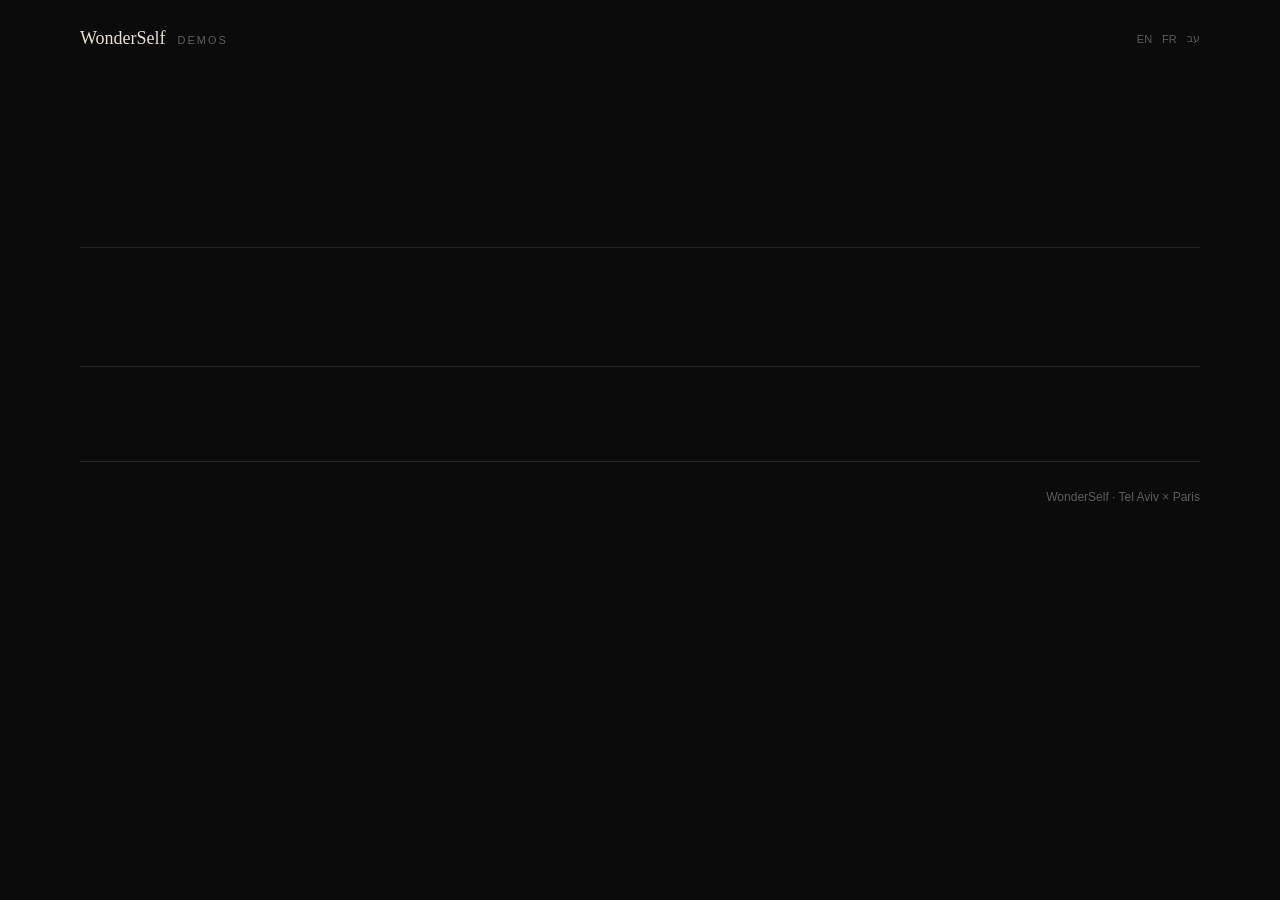
==== fr.html @ 4cfd2d77 "feat: French entry" ====
<!DOCTYPE html>
<html lang="fr">
<head>
  <meta charset="utf-8">
  <meta http-equiv="refresh" content="0; url=index.html">
  <script>location.replace("index.html".replace("index.html","fr.html") && "index.html");</script>
  <title>Demos FR</title>
</head>
<body>
<script src="app.js"></script>
<script>
  /* Same page as index; language comes from filename fr.html */
</script>
</body>
</html>
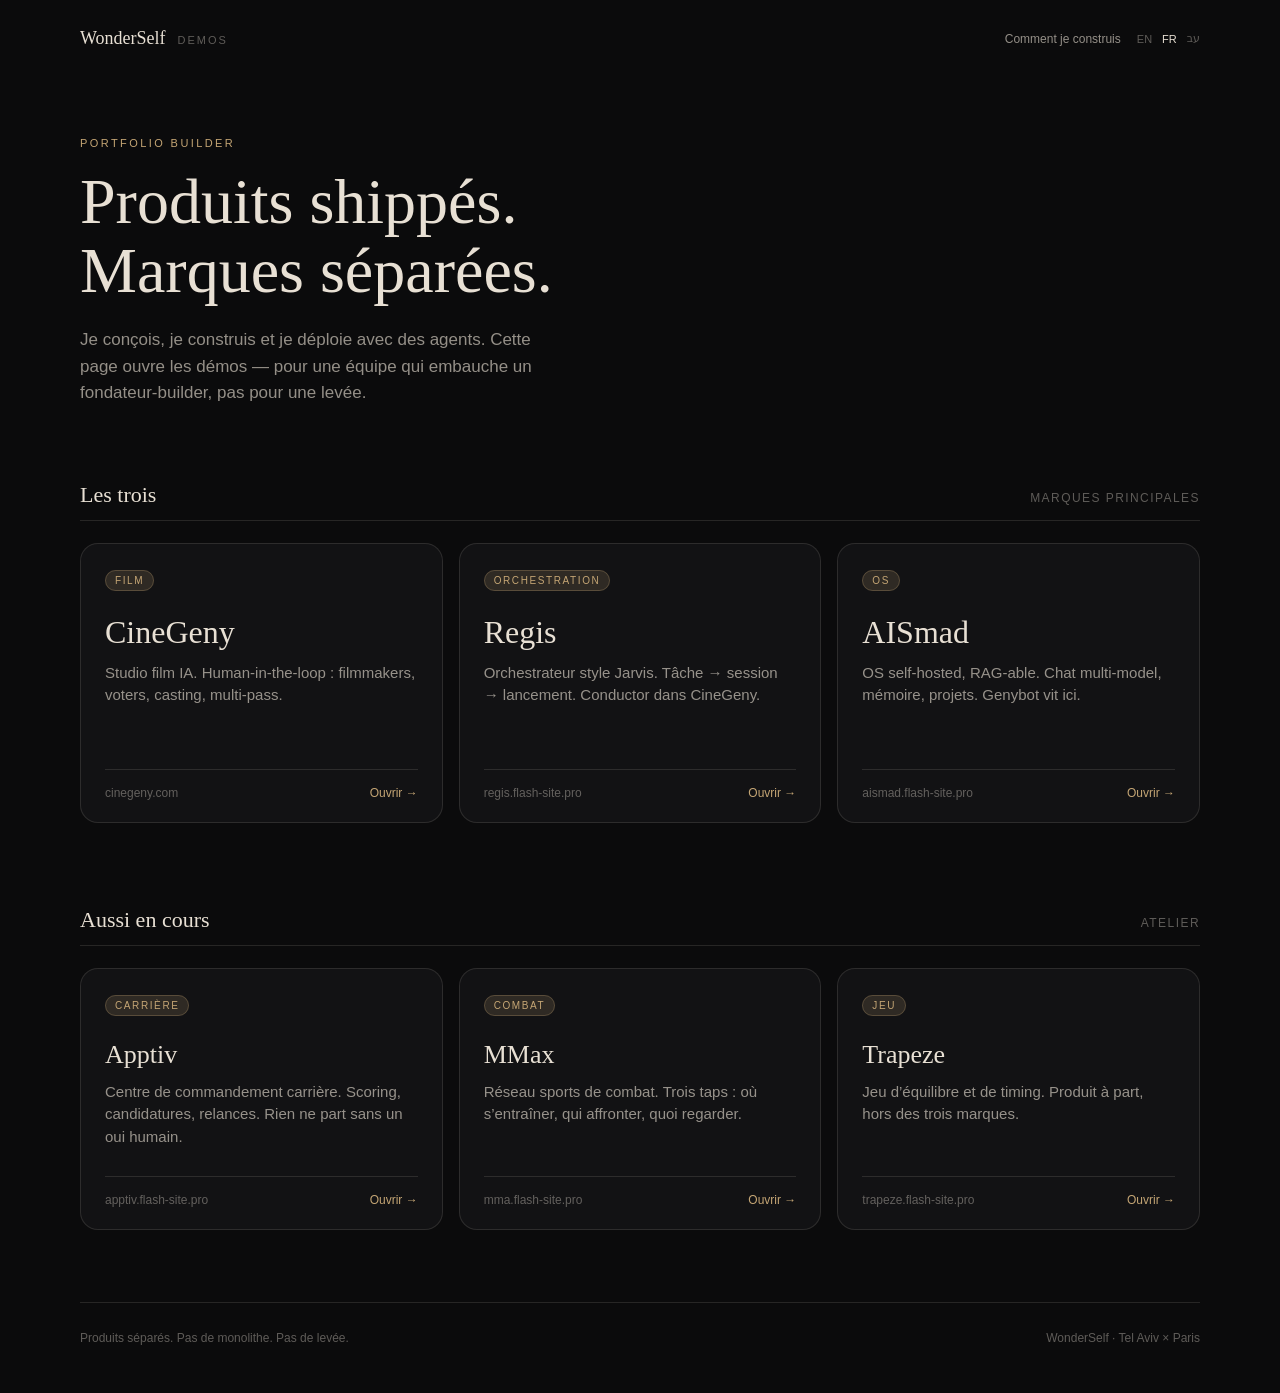
==== commit 74ae50ff: "fix: French page is a real landing, not a redirect" ====
--- a/fr.html
+++ b/fr.html
@@ -2,14 +2,79 @@
 <html lang="fr">
 <head>
   <meta charset="utf-8">
-  <meta http-equiv="refresh" content="0; url=index.html">
-  <script>location.replace("index.html".replace("index.html","fr.html") && "index.html");</script>
-  <title>Demos FR</title>
+  <meta name="viewport" content="width=device-width, initial-scale=1">
+  <title>Demos — WonderSelf</title>
+  <meta name="theme-color" content="#0b0b0c">
+  <style>
+    :root{--bg:#0b0b0c;--bg2:#121214;--line:rgba(232,224,212,.12);--ink:#e8e0d4;--muted:rgba(232,224,212,.62);--faint:rgba(232,224,212,.38);--gold:#c4a574;--goldim:rgba(196,165,116,.16);--serif:"Iowan Old Style","Palatino Linotype",Palatino,"Times New Roman",serif;--sans:"Helvetica Neue",Helvetica,"Segoe UI",system-ui,sans-serif}
+    *{box-sizing:border-box;margin:0;padding:0}
+    html,body{background:var(--bg);color:var(--ink)}
+    body{font-family:var(--sans);min-height:100vh;-webkit-font-smoothing:antialiased}
+    a{color:inherit;text-decoration:none}
+    button{font:inherit;color:inherit;background:none;border:0;cursor:pointer}
+    .wrap{width:min(1120px,calc(100% - 40px));margin:0 auto}
+    header{display:flex;align-items:center;justify-content:space-between;padding:28px 0 0;gap:16px}
+    .mark{font-family:var(--serif);font-size:18px}
+    .mark span{color:var(--faint);font-family:var(--sans);font-size:11px;letter-spacing:.18em;text-transform:uppercase;margin-inline-start:12px}
+    .nav-right{display:flex;align-items:center;gap:16px;flex-wrap:wrap}
+    .nav-link{font-size:12px;color:var(--muted)}
+    .nav-link:hover{color:var(--gold)}
+    .lang{display:flex;gap:10px;font-size:11px;letter-spacing:.16em;text-transform:uppercase}
+    .lang button{color:var(--faint)}
+    .lang button[aria-pressed=true]{color:var(--ink)}
+    .hero{padding:88px 0 64px;max-width:740px}
+    .kicker{font-size:11px;letter-spacing:.22em;text-transform:uppercase;color:var(--gold);margin-bottom:18px}
+    html[dir=rtl] .kicker{letter-spacing:.06em}
+    h1{font-family:var(--serif);font-weight:400;font-size:clamp(34px,6vw,64px);line-height:1.08}
+    .lead{margin-top:22px;max-width:52ch;color:var(--muted);font-size:17px;line-height:1.55}
+    section{padding:12px 0 72px}
+    .sec-title{display:flex;align-items:baseline;justify-content:space-between;gap:16px;margin-bottom:22px;padding-bottom:12px;border-bottom:1px solid var(--line)}
+    .sec-title h2{font-family:var(--serif);font-size:22px;font-weight:400}
+    .sec-title p{color:var(--faint);font-size:12px;letter-spacing:.12em;text-transform:uppercase}
+    .grid-main,.grid-side{display:grid;grid-template-columns:repeat(3,1fr);gap:16px}
+    .card{display:flex;flex-direction:column;min-height:280px;padding:26px 24px 22px;background:var(--bg2);border:1px solid var(--line);border-radius:18px;transition:border-color .2s,transform .2s,background .2s}
+    a.card:hover{border-color:rgba(196,165,116,.45);transform:translateY(-2px);background:#161618}
+    .top{margin-bottom:28px}
+    .badge{font-size:10px;letter-spacing:.16em;text-transform:uppercase;color:var(--gold);background:var(--goldim);border:1px solid rgba(196,165,116,.28);border-radius:999px;padding:4px 9px}
+    .name{font-family:var(--serif);font-size:32px;line-height:1.05}
+    .blurb{margin-top:12px;color:var(--muted);font-size:15px;line-height:1.5;flex:1}
+    .foot{display:flex;align-items:center;justify-content:space-between;gap:12px;margin-top:28px;padding-top:16px;border-top:1px solid var(--line);font-size:12px;color:var(--faint)}
+    .go{color:var(--gold);white-space:nowrap}
+    .card.compact{min-height:220px}
+    .card.compact .name{font-size:26px}
+    footer{display:flex;justify-content:space-between;gap:16px;flex-wrap:wrap;padding:28px 0 48px;border-top:1px solid var(--line);color:var(--faint);font-size:12px}
+    @media(max-width:860px){.grid-main,.grid-side{grid-template-columns:1fr}.hero{padding:56px 0 40px}.card{min-height:auto}}
+  </style>
 </head>
 <body>
-<script src="app.js"></script>
-<script>
-  /* Same page as index; language comes from filename fr.html */
-</script>
+  <div class="wrap">
+    <header>
+      <a class="mark" href="index.html">WonderSelf<span>Demos</span></a>
+      <div class="nav-right">
+        <a class="nav-link" href="method.html?l=fr" data-i18n-href="method"></a>
+        <div class="lang" role="group">
+          <button type="button" data-lang="en">EN</button>
+          <button type="button" data-lang="fr">FR</button>
+          <button type="button" data-lang="he">עב</button>
+        </div>
+      </div>
+    </header>
+    <div class="hero">
+      <p class="kicker" data-i="kicker"></p>
+      <h1 data-i="title"></h1>
+      <p class="lead" data-i="lead"></p>
+    </div>
+    <section>
+      <div class="sec-title"><h2 data-i="coreTitle"></h2><p data-i="coreSub"></p></div>
+      <div class="grid-main" id="core"></div>
+    </section>
+    <section>
+      <div class="sec-title"><h2 data-i="sideTitle"></h2><p data-i="sideSub"></p></div>
+      <div class="grid-side" id="side"></div>
+    </section>
+    <footer><div data-i="footerL"></div><div>WonderSelf · Tel Aviv × Paris</div></footer>
+  </div>
+  <script src="app.js"></script>
+  <script>window.DEMOS_PAGE="home";window.DEMOS_BOOT()</script>
 </body>
 </html>
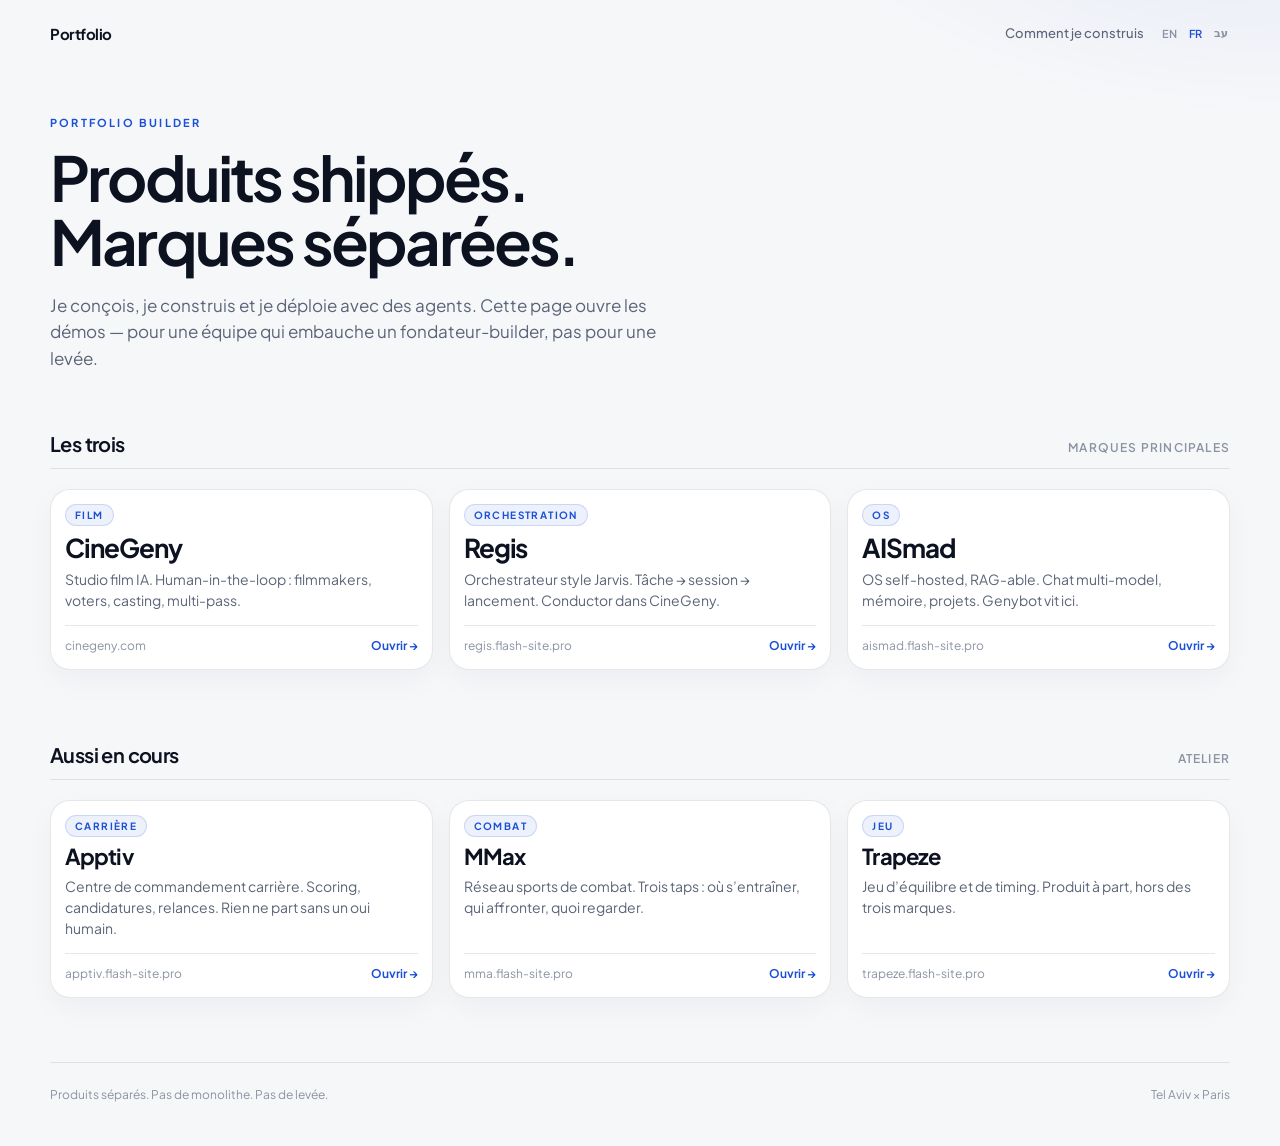
==== commit 7a6d6cb6: "visual: white / blue / brushed silver, Portfolio only, media slots" ====
--- a/fr.html
+++ b/fr.html
@@ -3,53 +3,17 @@
 <head>
   <meta charset="utf-8">
   <meta name="viewport" content="width=device-width, initial-scale=1">
-  <title>Demos — WonderSelf</title>
-  <meta name="theme-color" content="#0b0b0c">
-  <style>
-    :root{--bg:#0b0b0c;--bg2:#121214;--line:rgba(232,224,212,.12);--ink:#e8e0d4;--muted:rgba(232,224,212,.62);--faint:rgba(232,224,212,.38);--gold:#c4a574;--goldim:rgba(196,165,116,.16);--serif:"Iowan Old Style","Palatino Linotype",Palatino,"Times New Roman",serif;--sans:"Helvetica Neue",Helvetica,"Segoe UI",system-ui,sans-serif}
-    *{box-sizing:border-box;margin:0;padding:0}
-    html,body{background:var(--bg);color:var(--ink)}
-    body{font-family:var(--sans);min-height:100vh;-webkit-font-smoothing:antialiased}
-    a{color:inherit;text-decoration:none}
-    button{font:inherit;color:inherit;background:none;border:0;cursor:pointer}
-    .wrap{width:min(1120px,calc(100% - 40px));margin:0 auto}
-    header{display:flex;align-items:center;justify-content:space-between;padding:28px 0 0;gap:16px}
-    .mark{font-family:var(--serif);font-size:18px}
-    .mark span{color:var(--faint);font-family:var(--sans);font-size:11px;letter-spacing:.18em;text-transform:uppercase;margin-inline-start:12px}
-    .nav-right{display:flex;align-items:center;gap:16px;flex-wrap:wrap}
-    .nav-link{font-size:12px;color:var(--muted)}
-    .nav-link:hover{color:var(--gold)}
-    .lang{display:flex;gap:10px;font-size:11px;letter-spacing:.16em;text-transform:uppercase}
-    .lang button{color:var(--faint)}
-    .lang button[aria-pressed=true]{color:var(--ink)}
-    .hero{padding:88px 0 64px;max-width:740px}
-    .kicker{font-size:11px;letter-spacing:.22em;text-transform:uppercase;color:var(--gold);margin-bottom:18px}
-    html[dir=rtl] .kicker{letter-spacing:.06em}
-    h1{font-family:var(--serif);font-weight:400;font-size:clamp(34px,6vw,64px);line-height:1.08}
-    .lead{margin-top:22px;max-width:52ch;color:var(--muted);font-size:17px;line-height:1.55}
-    section{padding:12px 0 72px}
-    .sec-title{display:flex;align-items:baseline;justify-content:space-between;gap:16px;margin-bottom:22px;padding-bottom:12px;border-bottom:1px solid var(--line)}
-    .sec-title h2{font-family:var(--serif);font-size:22px;font-weight:400}
-    .sec-title p{color:var(--faint);font-size:12px;letter-spacing:.12em;text-transform:uppercase}
-    .grid-main,.grid-side{display:grid;grid-template-columns:repeat(3,1fr);gap:16px}
-    .card{display:flex;flex-direction:column;min-height:280px;padding:26px 24px 22px;background:var(--bg2);border:1px solid var(--line);border-radius:18px;transition:border-color .2s,transform .2s,background .2s}
-    a.card:hover{border-color:rgba(196,165,116,.45);transform:translateY(-2px);background:#161618}
-    .top{margin-bottom:28px}
-    .badge{font-size:10px;letter-spacing:.16em;text-transform:uppercase;color:var(--gold);background:var(--goldim);border:1px solid rgba(196,165,116,.28);border-radius:999px;padding:4px 9px}
-    .name{font-family:var(--serif);font-size:32px;line-height:1.05}
-    .blurb{margin-top:12px;color:var(--muted);font-size:15px;line-height:1.5;flex:1}
-    .foot{display:flex;align-items:center;justify-content:space-between;gap:12px;margin-top:28px;padding-top:16px;border-top:1px solid var(--line);font-size:12px;color:var(--faint)}
-    .go{color:var(--gold);white-space:nowrap}
-    .card.compact{min-height:220px}
-    .card.compact .name{font-size:26px}
-    footer{display:flex;justify-content:space-between;gap:16px;flex-wrap:wrap;padding:28px 0 48px;border-top:1px solid var(--line);color:var(--faint);font-size:12px}
-    @media(max-width:860px){.grid-main,.grid-side{grid-template-columns:1fr}.hero{padding:56px 0 40px}.card{min-height:auto}}
-  </style>
+  <title>Portfolio</title>
+  <meta name="theme-color" content="#f6f7f9">
+  <link rel="preconnect" href="https://fonts.googleapis.com">
+  <link rel="preconnect" href="https://fonts.gstatic.com" crossorigin>
+  <link href="https://fonts.googleapis.com/css2?family=Plus+Jakarta+Sans:wght@400;500;600;700&display=swap" rel="stylesheet">
+  <link rel="stylesheet" href="style.css">
 </head>
 <body>
   <div class="wrap">
     <header>
-      <a class="mark" href="index.html">WonderSelf<span>Demos</span></a>
+      <a class="mark" href="index.html">Portfolio</a>
       <div class="nav-right">
         <a class="nav-link" href="method.html?l=fr" data-i18n-href="method"></a>
         <div class="lang" role="group">
@@ -72,7 +36,7 @@
       <div class="sec-title"><h2 data-i="sideTitle"></h2><p data-i="sideSub"></p></div>
       <div class="grid-side" id="side"></div>
     </section>
-    <footer><div data-i="footerL"></div><div>WonderSelf · Tel Aviv × Paris</div></footer>
+    <footer><div data-i="footerL"></div><div>Tel Aviv × Paris</div></footer>
   </div>
   <script src="app.js"></script>
   <script>window.DEMOS_PAGE="home";window.DEMOS_BOOT()</script>
--- a/style.css
+++ b/style.css
@@ -0,0 +1,168 @@
+:root {
+  --bg: #f6f7f9;
+  --paper: #ffffff;
+  --ink: #0d1220;
+  --muted: #5b6578;
+  --faint: #8b93a3;
+  --line: rgba(15, 28, 56, 0.1);
+  --blue: #1a4fd8;
+  --blue-2: #0e3cb8;
+  --blue-soft: rgba(26, 79, 216, 0.08);
+  --silver: linear-gradient(135deg, #f4f6f8 0%, #c9d0d8 42%, #eef1f4 58%, #aeb6c0 100%);
+  --silver-border: #c5ccd6;
+  --sans: "Plus Jakarta Sans", "Segoe UI", system-ui, sans-serif;
+  --radius: 20px;
+}
+* { box-sizing: border-box; margin: 0; padding: 0; }
+html, body { background: var(--bg); color: var(--ink); }
+body {
+  font-family: var(--sans);
+  min-height: 100vh;
+  -webkit-font-smoothing: antialiased;
+  background:
+    radial-gradient(900px 420px at 100% -10%, rgba(26,79,216,.08), transparent 55%),
+    var(--bg);
+}
+a { color: inherit; text-decoration: none; }
+button { font: inherit; color: inherit; background: none; border: 0; cursor: pointer; }
+.wrap { width: min(1180px, calc(100% - 36px)); margin: 0 auto; }
+header {
+  display: flex;
+  align-items: center;
+  justify-content: space-between;
+  padding: 22px 0 0;
+  gap: 16px;
+}
+.mark {
+  font-size: 15px;
+  font-weight: 700;
+  letter-spacing: -0.03em;
+}
+.nav-right { display: flex; align-items: center; gap: 16px; flex-wrap: wrap; }
+.nav-link { font-size: 13px; font-weight: 500; color: var(--muted); }
+.nav-link:hover { color: var(--blue); }
+.lang { display: flex; gap: 8px; font-size: 11px; font-weight: 600; letter-spacing: .12em; text-transform: uppercase; }
+.lang button { color: var(--faint); padding: 4px 2px; }
+.lang button[aria-pressed=true] { color: var(--blue); }
+.hero { padding: 72px 0 52px; max-width: 720px; }
+.kicker {
+  font-size: 11px;
+  font-weight: 700;
+  letter-spacing: .2em;
+  text-transform: uppercase;
+  color: var(--blue);
+  margin-bottom: 16px;
+}
+html[dir=rtl] .kicker { letter-spacing: .06em; }
+h1 {
+  font-weight: 650;
+  letter-spacing: -0.045em;
+  font-size: clamp(36px, 6vw, 62px);
+  line-height: 1.04;
+}
+.lead { margin-top: 18px; max-width: 52ch; color: var(--muted); font-size: 17px; line-height: 1.55; }
+section { padding: 8px 0 64px; }
+.sec-title {
+  display: flex;
+  align-items: baseline;
+  justify-content: space-between;
+  gap: 16px;
+  margin-bottom: 20px;
+  padding-bottom: 12px;
+  border-bottom: 1px solid var(--line);
+}
+.sec-title h2 { font-size: 20px; font-weight: 650; letter-spacing: -0.03em; }
+.sec-title p { color: var(--faint); font-size: 12px; font-weight: 600; letter-spacing: .1em; text-transform: uppercase; }
+.grid-main, .grid-side, #steps { display: grid; grid-template-columns: repeat(3, 1fr); gap: 16px; }
+.card {
+  display: flex;
+  flex-direction: column;
+  padding: 14px 14px 16px;
+  background: var(--paper);
+  border: 1px solid var(--line);
+  border-radius: var(--radius);
+  box-shadow: 0 10px 30px rgba(16, 28, 52, .04);
+  transition: transform .2s, box-shadow .2s, border-color .2s;
+}
+a.card:hover {
+  transform: translateY(-3px);
+  border-color: rgba(26,79,216,.28);
+  box-shadow: 0 16px 36px rgba(16, 28, 52, .08);
+}
+.media {
+  display: grid;
+  grid-template-columns: 1.4fr .8fr;
+  gap: 8px;
+  margin-bottom: 14px;
+}
+.shot, .clip {
+  position: relative;
+  overflow: hidden;
+  border-radius: 14px;
+  border: 1px solid var(--silver-border);
+  background: var(--silver);
+  min-height: 118px;
+}
+.shot img, .clip video {
+  width: 100%;
+  height: 100%;
+  object-fit: cover;
+  display: block;
+  position: absolute;
+  inset: 0;
+}
+.ph {
+  position: absolute;
+  inset: 0;
+  display: flex;
+  flex-direction: column;
+  align-items: flex-start;
+  justify-content: flex-end;
+  padding: 10px 12px;
+  color: #3a4454;
+  font-size: 11px;
+  font-weight: 650;
+}
+.ph small { font-weight: 500; color: #5c6778; margin-top: 2px; }
+.top { display: flex; justify-content: space-between; align-items: center; margin-bottom: 8px; }
+.badge {
+  font-size: 10px;
+  font-weight: 700;
+  letter-spacing: .14em;
+  text-transform: uppercase;
+  color: var(--blue);
+  background: var(--blue-soft);
+  border: 1px solid rgba(26,79,216,.16);
+  border-radius: 999px;
+  padding: 4px 9px;
+}
+.name { font-size: 26px; font-weight: 700; letter-spacing: -0.04em; line-height: 1.05; }
+.card.compact .name { font-size: 22px; }
+.blurb { margin-top: 8px; color: var(--muted); font-size: 14px; line-height: 1.5; flex: 1; }
+.foot {
+  display: flex;
+  align-items: center;
+  justify-content: space-between;
+  gap: 12px;
+  margin-top: 14px;
+  padding-top: 12px;
+  border-top: 1px solid var(--line);
+  font-size: 12px;
+  color: var(--faint);
+}
+.go { color: var(--blue); font-weight: 650; white-space: nowrap; }
+footer {
+  display: flex;
+  justify-content: space-between;
+  gap: 16px;
+  flex-wrap: wrap;
+  padding: 24px 0 44px;
+  border-top: 1px solid var(--line);
+  color: var(--faint);
+  font-size: 12px;
+}
+@media (max-width: 900px) {
+  .grid-main, .grid-side, #steps { grid-template-columns: 1fr; }
+  .hero { padding: 48px 0 32px; }
+  .media { grid-template-columns: 1fr 1fr; }
+}
